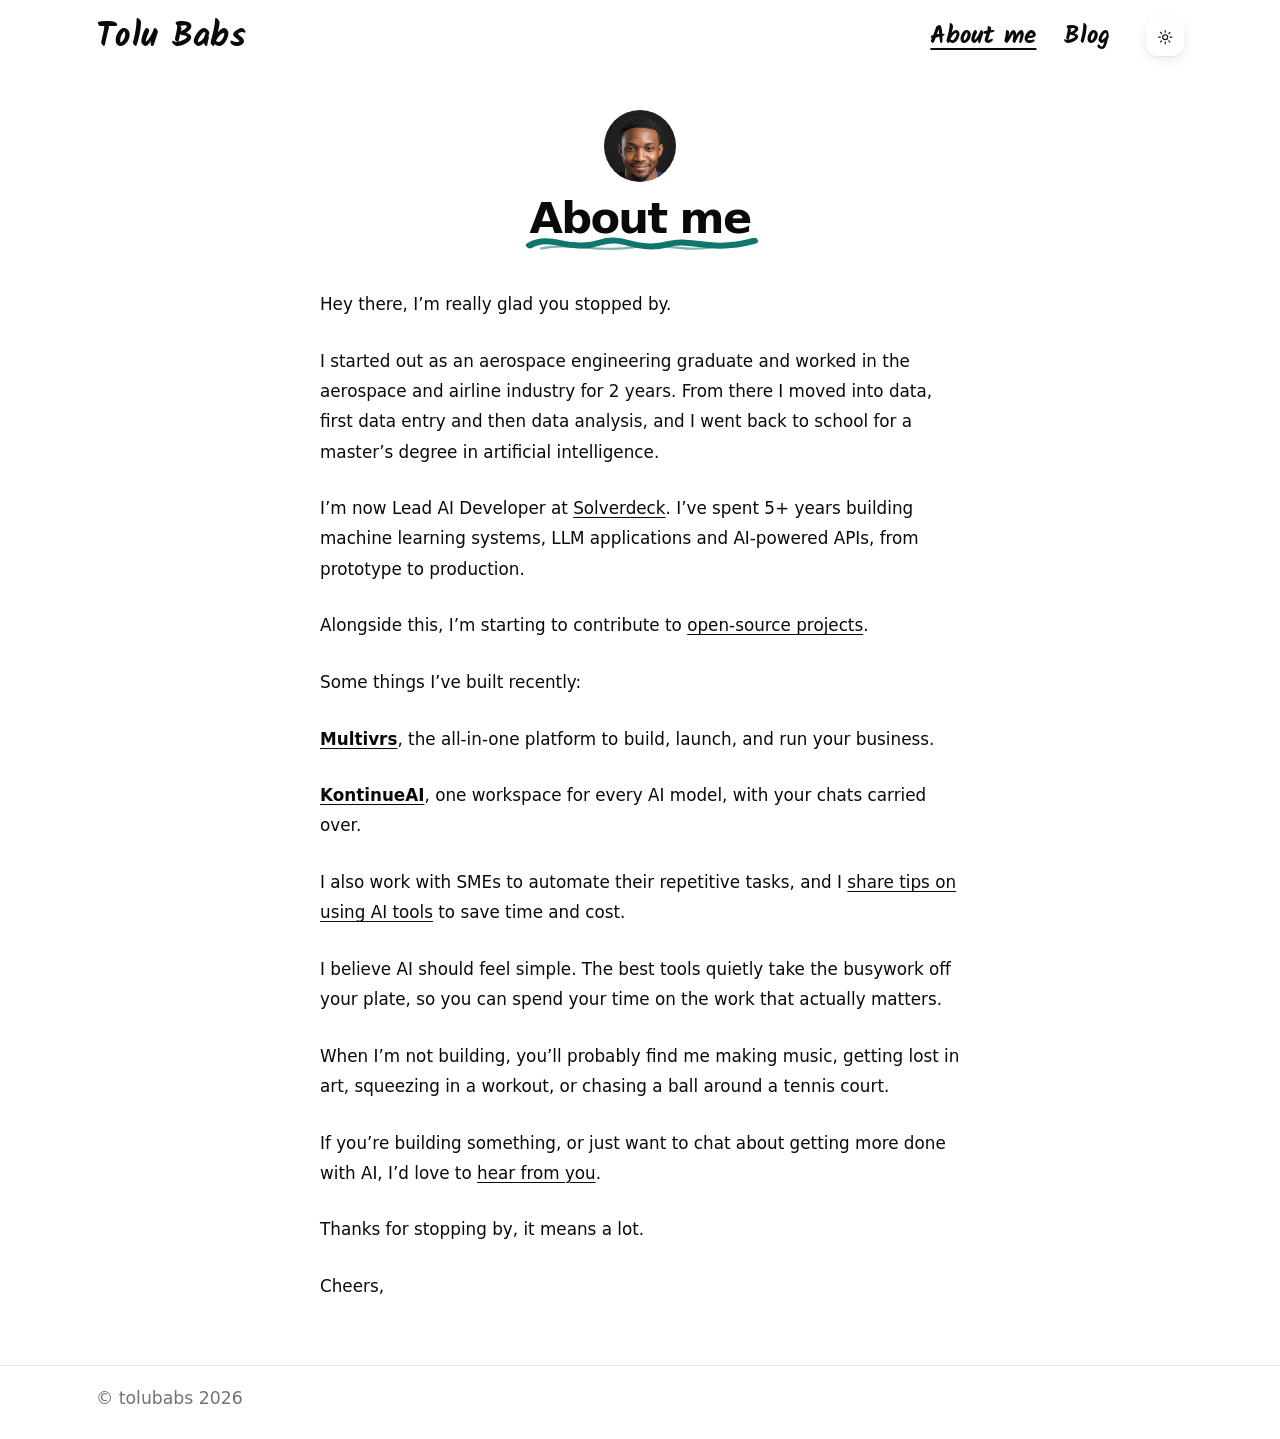
==== about/index.html @ 67654d2a "feat: warm the About greeting, hobbies and close The facts stay the same. The opening, the time outs" ====
<!DOCTYPE html>
<html lang="en-GB">
  <head>
    <meta charset="utf-8">
    <meta name="viewport" content="width=device-width, initial-scale=1">
    <title>About me — Tolu Babs</title>
    <meta name="description" content="About Tolu Babs, Lead AI Developer at Solverdeck. He writes about working with AI.">
    <meta name="author" content="Toluwase Babalola">
    <meta name="color-scheme" content="light dark">
    <meta name="theme-color" content="#ffffff" media="(prefers-color-scheme: light)">
    <meta name="theme-color" content="#0a0a0a" media="(prefers-color-scheme: dark)">
    <link rel="canonical" href="https://thbabs.github.io/about/">
    <link rel="icon" href="/favicon-32.png" type="image/png" sizes="32x32">
    <link rel="apple-touch-icon" href="/apple-touch-icon.png">
    <meta property="og:title" content="About me — Tolu Babs">
    <meta property="og:description" content="About Tolu Babs, Lead AI Developer at Solverdeck. He writes about working with AI.">
    <meta property="og:url" content="https://thbabs.github.io/about/">
    <meta property="og:type" content="profile">
    <meta property="og:locale" content="en_GB">
    <meta property="og:image" content="https://thbabs.github.io/og.png">
    <meta property="og:image:alt" content="Tolu Babs, techpreneur.">
    <meta name="twitter:card" content="summary_large_image">
    <meta name="twitter:title" content="About me — Tolu Babs">
    <meta name="twitter:description" content="About Tolu Babs, Lead AI Developer at Solverdeck. He writes about working with AI.">
    <meta name="twitter:image" content="https://thbabs.github.io/og.png">
    <script>
      (function () {
        try {
          var stored = localStorage.getItem("theme");
          var theme = stored === "light" || stored === "dark"
            ? stored
            : (window.matchMedia("(prefers-color-scheme: dark)").matches ? "dark" : "light");
          document.documentElement.setAttribute("data-theme", theme);
        } catch (error) {}
      })();
    </script>
    <link rel="stylesheet" href="/styles.css">
  </head>
  <body>
    <a class="skip-link" href="#content">Skip to content</a>
    <header class="site-header">
      <a class="brand" href="/">Tolu Babs</a>
      <div class="header-tools">
        <button type="button" class="menu-toggle" id="menu-toggle" aria-expanded="false" aria-controls="site-menu" aria-label="Open menu">
          <svg class="icon-open" viewBox="0 0 24 24" aria-hidden="true">
            <path fill="currentColor" d="M4 7h16v2H4V7zm0 4h16v2H4v-2zm0 4h16v2H4v-2z"/>
          </svg>
          <svg class="icon-close" viewBox="0 0 24 24" aria-hidden="true">
            <path fill="currentColor" d="M6.4 5 12 10.6 17.6 5 19 6.4 13.4 12 19 17.6 17.6 19 12 13.4 6.4 19 5 17.6 10.6 12 5 6.4z"/>
          </svg>
        </button>
        <nav id="site-menu" aria-label="Primary">
          <ul>
            <li><a href="/about/" aria-current="page">About me</a></li>
            <li><a href="/blog/">Blog</a></li>
          </ul>
        </nav>
        <button type="button" class="theme-toggle" id="theme-toggle" aria-label="Switch colour theme">
          <svg class="icon-sun" viewBox="0 0 24 24" fill="none" stroke="currentColor" stroke-width="1.5" stroke-linecap="round" aria-hidden="true">
            <circle cx="12" cy="12" r="3.25"/>
            <path d="M12 3.5v2.1M12 18.4v2.1M3.5 12h2.1M18.4 12h2.1M5.8 5.8l1.5 1.5M16.7 16.7l1.5 1.5M18.2 5.8l-1.5 1.5M7.3 16.7l-1.5 1.5"/>
          </svg>
          <svg class="icon-moon" viewBox="0 0 24 24" fill="none" stroke="currentColor" stroke-width="1.5" stroke-linecap="round" stroke-linejoin="round" aria-hidden="true">
            <path d="M20 14.2A7.2 7.2 0 0 1 9.8 4 6.2 6.2 0 1 0 20 14.2z"/>
          </svg>
        </button>
      </div>
    </header>
    <main id="content" class="about">
      <div class="about-head">
        <img class="avatar" src="/avatar.png" width="72" height="72" alt="Tolu Babs">
        <h1>
          <span class="mark">About me<svg class="swoosh" viewBox="0 0 240 36" preserveAspectRatio="none" aria-hidden="true"><path d="M6 22c22-16 40 10 72-4 24-10 36 14 70 2 22-8 40 12 86-4" fill="none" stroke="currentColor" stroke-width="8" stroke-linecap="round"/><path d="M18 26c30-8 58 6 96-2 28-6 46 8 78 0" fill="none" stroke="currentColor" stroke-width="3" stroke-linecap="round" opacity="0.55"/></svg></span>
        </h1>
      </div>
      <p>Hey there, I’m really glad you stopped by.</p>
      <p>I started out as an aerospace engineering graduate and worked in the aerospace and airline industry for 2 years. From there I moved into data, first data entry and then data analysis, and I went back to school for a master’s degree in artificial intelligence.</p>
      <p>I’m now Lead AI Developer at <a href="https://solverdeck.com">Solverdeck</a>. I’ve spent 5+ years building machine learning systems, LLM applications and AI-powered APIs, from prototype to production.</p>
      <p>Alongside this, I’m starting to contribute to <a href="https://github.com/search?q=author%3Athbabs+is%3Apr+-user%3Athbabs&amp;type=pullrequests">open-source projects</a>.</p>
      <p>Some things I’ve built recently:</p>
      <p><a href="https://multivrs.space/"><strong>Multivrs</strong></a>, the all-in-one platform to build, launch, and run your business.</p>
      <p><a href="https://kontinueai.com/"><strong>KontinueAI</strong></a>, one workspace for every AI model, with your chats carried over.</p>
      <p>I also work with SMEs to automate their repetitive tasks, and I <a href="https://tryworkwithai.substack.com/" target="_blank" rel="noopener">share tips on using AI tools</a> to save time and cost.</p>
      <p>I believe AI should feel simple. The best tools quietly take the busywork off your plate, so you can spend your time on the work that actually matters.</p>
      <p>When I’m not building, you’ll probably find me making music, getting lost in art, squeezing in a workout, or chasing a ball around a tennis court.</p>
      <p>If you’re building something, or just want to chat about getting more done with AI, I’d love to <a href="mailto:tolubabs@solverdeck.com">hear from you</a>.</p>
      <p>Thanks for stopping by, it means a lot.</p>
      <p>Cheers,</p>
    </main>
    <footer class="site-footer">
      <p>© tolubabs 2026</p>
    </footer>
    <script src="/site.js"></script>
    <script src="/theme.js"></script>
  </body>
</html>
---- styles.css ----
:root {
  /* Site name and menu. Also considered: "Caveat Brush", "Permanent Marker". */
  --script: "Kalam", "Segoe UI", cursive;
  --bg: #fff;
  --fg: #0a0a0a;
  --muted: #737373;
  --line: #e5e5e5;
  --soft: #f5f5f5;
  --link: #2563eb;
  /* Substack publication accent, from --color_theme_accent. */
  --accent: #0f766e;
  --swoosh: var(--accent);
  color-scheme: light;
}

@media (prefers-color-scheme: dark) {
  :root:not([data-theme]) {
    --bg: #0a0a0a;
    --fg: #fafafa;
    --muted: #a1a1a1;
    --line: #ffffff1a;
    --soft: #171717;
    --link: #60a5fa;
    --accent: #0f766e;
    --swoosh: #5eead4;
    color-scheme: dark;
  }
}

:root[data-theme="dark"] {
  --bg: #0a0a0a;
  --fg: #fafafa;
  --muted: #a1a1a1;
  --line: #ffffff1a;
  --soft: #171717;
  --link: #60a5fa;
  --accent: #0f766e;
  --swoosh: #5eead4;
  color-scheme: dark;
}

:root[data-theme="light"] {
  --bg: #fff;
  --fg: #0a0a0a;
  --muted: #737373;
  --line: #e5e5e5;
  --soft: #f5f5f5;
  --link: #2563eb;
  --accent: #0f766e;
  --swoosh: var(--accent);
  color-scheme: light;
}

@font-face {
  font-family: "Kalam";
  font-style: normal;
  font-weight: 700;
  font-display: swap;
  src: url("/fonts/kalam-700.woff2") format("woff2");
}

*,
*::before,
*::after {
  box-sizing: border-box;
}

html {
  scroll-padding-top: 5.5rem;
}

body {
  margin: 0;
  background: var(--bg);
  color: var(--fg);
  font-family: "Segoe UI", system-ui, -apple-system, sans-serif;
  font-size: 1.05rem;
  line-height: 1.55;
}

img {
  max-width: 100%;
  height: auto;
}

a {
  color: var(--fg);
  text-underline-offset: 0.18em;
}

a:not(.button):not(.skip-link):not(.socials a) {
  transition: color 0.15s ease;
}

a:not(.button):not(.skip-link):not(.socials a):hover,
a:not(.button):not(.skip-link):not(.socials a):focus-visible {
  color: var(--link);
}

a:hover {
  text-decoration-thickness: 2px;
}

:focus-visible {
  outline: 2px solid var(--fg);
  outline-offset: 3px;
}

.skip-link {
  position: absolute;
  left: 0.75rem;
  top: 0;
  transform: translateY(-120%);
  background: var(--fg);
  color: var(--bg);
  padding: 0.45rem 0.7rem;
  z-index: 20;
  text-decoration: none;
}

.skip-link:focus {
  transform: none;
  top: 0.5rem;
}

.site-header {
  position: sticky;
  top: 0;
  z-index: 5;
  display: flex;
  align-items: center;
  justify-content: space-between;
  gap: 0.75rem 1.25rem;
  width: min(68rem, calc(100% - 3rem));
  margin: 0 auto;
  padding: 1.15rem 0;
  background: color-mix(in srgb, var(--bg) 92%, transparent);
}

.brand,
nav a {
  font-family: var(--script);
  font-weight: 700;
}

.brand {
  letter-spacing: 0.01em;
  text-decoration: none;
  font-size: 2.15rem;
  line-height: 1;
  color: var(--fg);
}

.header-tools {
  display: flex;
  align-items: center;
  gap: 2.25rem;
  margin-left: auto;
}

.menu-toggle {
  display: none;
  width: 2.4rem;
  height: 2.4rem;
  border-radius: 999px;
  border: 1px solid var(--line);
  background: var(--bg);
  color: var(--fg);
  place-items: center;
  cursor: pointer;
  padding: 0;
}

.menu-toggle svg {
  width: 1.2rem;
  height: 1.2rem;
}

.menu-toggle .icon-close {
  display: none;
}

.menu-toggle[aria-expanded="true"] .icon-open {
  display: none;
}

.menu-toggle[aria-expanded="true"] .icon-close {
  display: block;
}

nav ul {
  display: flex;
  gap: 1.75rem;
  list-style: none;
  margin: 0;
  padding: 0;
}

nav a {
  text-decoration: none;
  color: var(--fg);
  font-size: 1.55rem;
  line-height: 1;
}

nav a[aria-current="page"] {
  color: var(--fg);
  text-decoration: underline;
  text-decoration-thickness: 1.5px;
  text-underline-offset: 0.22em;
}

.theme-toggle {
  width: 2.35rem;
  height: 2.35rem;
  border: 0;
  border-radius: 0.7rem;
  background: #fff;
  color: #0a0a0a;
  box-shadow: 0 1px 2px rgba(10, 10, 10, 0.06), 0 4px 12px rgba(10, 10, 10, 0.08);
  display: grid;
  place-items: center;
  cursor: pointer;
  padding: 0;
}

:root[data-theme="dark"] .theme-toggle {
  background: #171717;
  color: #fafafa;
  box-shadow: 0 1px 2px rgba(0, 0, 0, 0.4), 0 4px 14px rgba(0, 0, 0, 0.35);
}

.theme-toggle svg {
  width: 1.15rem;
  height: 1.15rem;
}

.icon-sun,
.icon-moon {
  display: none;
}

:root[data-theme="light"] .icon-sun,
:root:not([data-theme]) .icon-sun {
  display: block;
}

:root[data-theme="dark"] .icon-moon {
  display: block;
}

@media (prefers-color-scheme: dark) {
  :root:not([data-theme]) .theme-toggle {
    background: #171717;
    color: #fafafa;
    box-shadow: 0 1px 2px rgba(0, 0, 0, 0.4), 0 4px 14px rgba(0, 0, 0, 0.35);
  }

  :root:not([data-theme]) .icon-sun {
    display: none;
  }

  :root:not([data-theme]) .icon-moon {
    display: block;
  }
}

main {
  width: min(40rem, calc(100% - 3rem));
  margin: 0 auto;
  padding: 2.25rem 0 4rem;
  animation: rise 0.45s ease both;
}

main.home,
main.page {
  width: min(68rem, calc(100% - 3rem));
}

main.home {
  display: grid;
  grid-template-columns: minmax(16rem, 22rem) minmax(0, 1fr);
  column-gap: 4.5rem;
  align-items: start;
}

main.page > * {
  max-width: 40rem;
}

@keyframes rise {
  from {
    opacity: 0;
    transform: translateY(8px);
  }

  to {
    opacity: 1;
    transform: none;
  }
}

h1 {
  margin: 0 0 0.45rem;
  font-size: clamp(2rem, 6vw, 2.7rem);
  line-height: 1.05;
  letter-spacing: -0.04em;
  font-weight: 700;
}

h2 {
  margin: 2.25rem 0 0.75rem;
  font-size: 0.78rem;
  letter-spacing: 0.14em;
  text-transform: uppercase;
  color: var(--muted);
  font-weight: 700;
}

.lede {
  margin: 0;
  font-size: 1.12rem;
}

.profile h1 {
  margin: 1rem 0 0.35rem;
  font-size: 1.05rem;
  font-weight: 400;
  letter-spacing: 0;
  line-height: 1.5;
}

.profile p {
  margin: 0;
  color: var(--muted);
}

.profile p a {
  color: var(--fg);
  text-decoration: underline;
  text-underline-offset: 0.18em;
}

.profile h2 {
  margin-top: 1.5rem;
}

.home-main > section:first-child h2 {
  margin-top: 0.15rem;
}

.avatar {
  width: 7rem;
  height: 7rem;
  border-radius: 50%;
  object-fit: cover;
  flex: none;
}

main.about {
  width: min(40rem, calc(100% - 3rem));
  line-height: 1.8;
}

main.about p {
  margin: 0 0 1.65rem;
}

main.about p:last-child {
  margin-bottom: 0;
}

.about-head {
  display: flex;
  flex-direction: column;
  align-items: center;
  gap: 0.85rem;
  margin-bottom: 2.4rem;
  text-align: center;
}

.about-head .avatar {
  width: 4.5rem;
  height: 4.5rem;
}

.about-head h1 {
  margin: 0;
}

.mark {
  position: relative;
  display: inline-block;
  padding-bottom: 0.22em;
}

.swoosh {
  position: absolute;
  left: -0.12em;
  width: calc(100% + 0.35em);
  height: 0.62em;
  bottom: -0.12em;
  color: var(--swoosh);
  overflow: visible;
  pointer-events: none;
}

.socials {
  display: flex;
  flex-wrap: wrap;
  gap: 0.15rem;
  list-style: none;
  margin: 0.15rem 0 0;
  padding: 0;
}

.socials a {
  display: grid;
  place-items: center;
  width: 2.75rem;
  height: 2.75rem;
  text-decoration: none;
  color: var(--fg);
  border-radius: 999px;
}

.socials img,
.icon-mail {
  width: 1.35rem;
  height: 1.35rem;
}

:root[data-theme="dark"] .icon-x,
:root[data-theme="dark"] .icon-github {
  filter: invert(1);
}

.newsletter p {
  margin: 0;
  color: var(--muted);
}

.newsletter-form {
  display: flex;
  align-items: center;
  gap: 0.6rem;
  margin-top: 0.85rem;
}

.newsletter-form input {
  flex: 1;
  min-width: 0;
  font: inherit;
  color: var(--fg);
  background: var(--bg);
  border: 1px solid color-mix(in srgb, var(--fg) 28%, transparent);
  border-radius: 999px;
  padding: 0.55rem 0.95rem;
}

.newsletter-form input::placeholder {
  color: var(--muted);
}

.newsletter-form .button {
  margin-top: 0;
  cursor: pointer;
  font: inherit;
  font-weight: 700;
}

.sr-only {
  position: absolute;
  width: 1px;
  height: 1px;
  padding: 0;
  margin: -1px;
  overflow: hidden;
  clip: rect(0, 0, 0, 0);
  white-space: nowrap;
  border: 0;
}

.actions {
  display: flex;
  flex-wrap: wrap;
  gap: 0.6rem;
  margin-top: 1.35rem;
}

.button {
  display: inline-block;
  margin-top: 1.35rem;
  background: var(--fg);
  color: var(--bg);
  text-decoration: none;
  font-weight: 700;
  border-radius: 999px;
  border: 1px solid var(--fg);
  padding: 0.55rem 1.05rem;
  transition: transform 0.18s ease;
}

.actions .button {
  margin-top: 0;
}

.button-secondary {
  background: transparent;
  color: var(--fg);
}

.button:hover {
  transform: translateY(-2px);
  text-decoration: none;
}

.products {
  list-style: none;
  margin: 0;
  padding: 0;
}

.product {
  display: grid;
  grid-template-columns: 2.75rem 1fr;
  gap: 0.85rem;
  align-items: start;
  padding: 0.95rem 0;
  border-top: 1px solid var(--line);
  transition: transform 0.18s ease;
}

.product:last-child {
  border-bottom: 1px solid var(--line);
}

.latest .product {
  grid-template-columns: 1fr;
}

.product-plain > div {
  grid-column: 2;
}

.product:hover {
  transform: translateY(-2px);
}

.product h3 {
  margin: 0;
  font-size: 1.12rem;
  letter-spacing: -0.02em;
}

.product h3 a {
  color: inherit;
}

.product p {
  margin: 0.25rem 0 0;
  color: var(--muted);
}

.product p + p {
  margin-top: 0.55rem;
}

.logo {
  width: 2.75rem;
  height: 2.75rem;
  border-radius: 0.65rem;
  object-fit: cover;
  background: #fff;
}

.links {
  margin: 1rem 0 0;
  padding-left: 1.1rem;
}

.links li + li {
  margin-top: 0.35rem;
}

.posts {
  list-style: none;
  margin: 0;
  padding: 0;
}

.posts li {
  padding: 0.95rem 0;
}

.posts li + li {
  border-top: 1px solid var(--line);
}

.posts h3 {
  margin: 0.1rem 0 0.2rem;
  font-size: 1.05rem;
  letter-spacing: -0.02em;
}

.posts p {
  margin: 0;
  color: var(--muted);
}

.meta {
  color: var(--muted);
  font-size: 0.92rem;
}

.site-footer {
  border-top: 1px solid var(--line);
  padding: 1.15rem 0 1.75rem;
}

.site-footer p {
  width: min(68rem, calc(100% - 3rem));
  margin: 0 auto;
  color: var(--muted);
  font-size: 1.08rem;
}

@media (max-width: 52rem) {
  main.home {
    grid-template-columns: 1fr;
    row-gap: 2.25rem;
  }
}

@media (max-width: 40rem) {
  .brand {
    font-size: 1.85rem;
  }

  .menu-toggle {
    display: grid;
  }

  .header-tools {
    gap: 0.55rem;
  }

  #site-menu {
    display: none;
    position: absolute;
    top: 100%;
    left: 0;
    right: 0;
    background: var(--bg);
    border-bottom: 1px solid var(--line);
    padding: 0.35rem 0 1rem;
  }

  #site-menu.is-open {
    display: block;
  }

  #site-menu ul {
    flex-direction: column;
    align-items: flex-start;
    gap: 0.85rem;
  }

  #site-menu a {
    font-size: 1.15rem;
  }

  .newsletter-form {
    flex-direction: column;
    align-items: stretch;
  }
}

@media (prefers-reduced-motion: reduce) {
  *,
  *::before,
  *::after {
    animation: none !important;
    transition: none !important;
  }
}

@media (forced-colors: active) {
  .button,
  .theme-toggle {
    border: 1px solid ButtonText;
  }
}
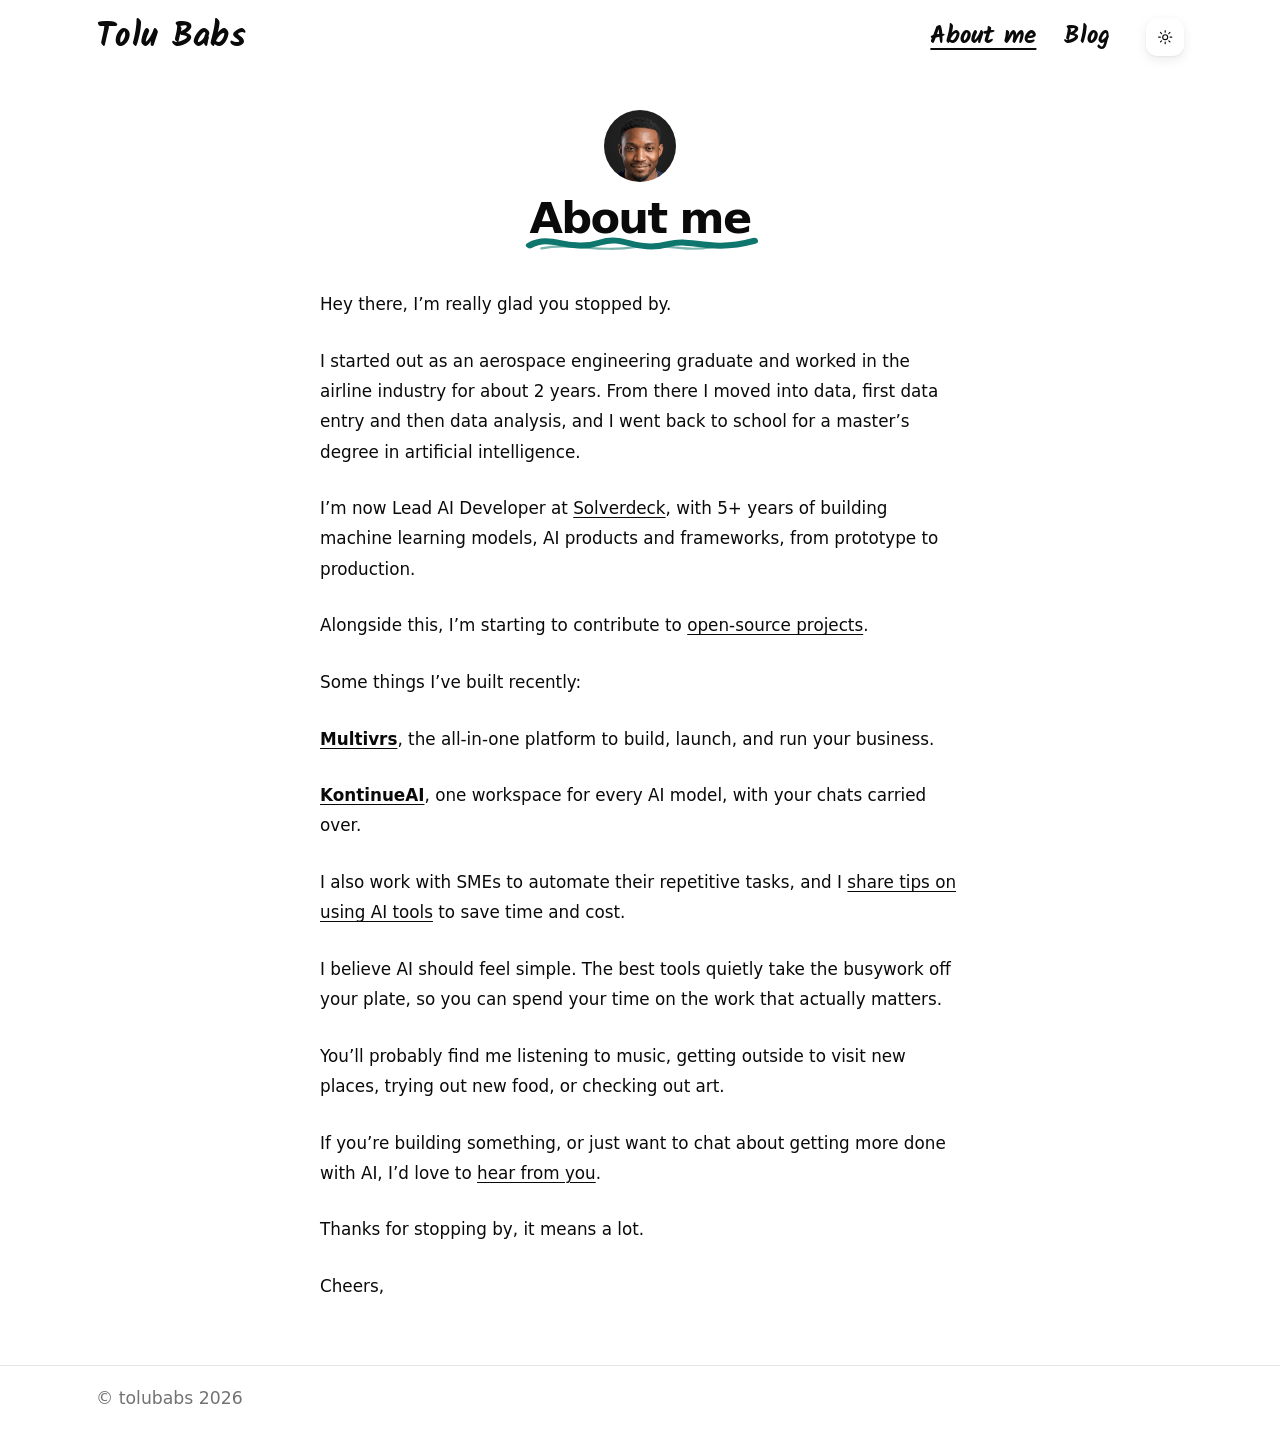
==== commit fff78a83: "feat: shorten three lines on About The airline sentence drops the extra aerospace, Solverdeck and th" ====
--- a/about/index.html
+++ b/about/index.html
@@ -74,15 +74,15 @@
         </h1>
       </div>
       <p>Hey there, I’m really glad you stopped by.</p>
-      <p>I started out as an aerospace engineering graduate and worked in the aerospace and airline industry for 2 years. From there I moved into data, first data entry and then data analysis, and I went back to school for a master’s degree in artificial intelligence.</p>
-      <p>I’m now Lead AI Developer at <a href="https://solverdeck.com">Solverdeck</a>. I’ve spent 5+ years building machine learning systems, LLM applications and AI-powered APIs, from prototype to production.</p>
+      <p>I started out as an aerospace engineering graduate and worked in the airline industry for about 2 years. From there I moved into data, first data entry and then data analysis, and I went back to school for a master’s degree in artificial intelligence.</p>
+      <p>I’m now Lead AI Developer at <a href="https://solverdeck.com">Solverdeck</a>, with 5+ years of building machine learning models, AI products and frameworks, from prototype to production.</p>
       <p>Alongside this, I’m starting to contribute to <a href="https://github.com/search?q=author%3Athbabs+is%3Apr+-user%3Athbabs&amp;type=pullrequests">open-source projects</a>.</p>
       <p>Some things I’ve built recently:</p>
       <p><a href="https://multivrs.space/"><strong>Multivrs</strong></a>, the all-in-one platform to build, launch, and run your business.</p>
       <p><a href="https://kontinueai.com/"><strong>KontinueAI</strong></a>, one workspace for every AI model, with your chats carried over.</p>
       <p>I also work with SMEs to automate their repetitive tasks, and I <a href="https://tryworkwithai.substack.com/" target="_blank" rel="noopener">share tips on using AI tools</a> to save time and cost.</p>
       <p>I believe AI should feel simple. The best tools quietly take the busywork off your plate, so you can spend your time on the work that actually matters.</p>
-      <p>When I’m not building, you’ll probably find me making music, getting lost in art, squeezing in a workout, or chasing a ball around a tennis court.</p>
+      <p>You’ll probably find me listening to music, getting outside to visit new places, trying out new food, or checking out art.</p>
       <p>If you’re building something, or just want to chat about getting more done with AI, I’d love to <a href="mailto:tolubabs@solverdeck.com">hear from you</a>.</p>
       <p>Thanks for stopping by, it means a lot.</p>
       <p>Cheers,</p>
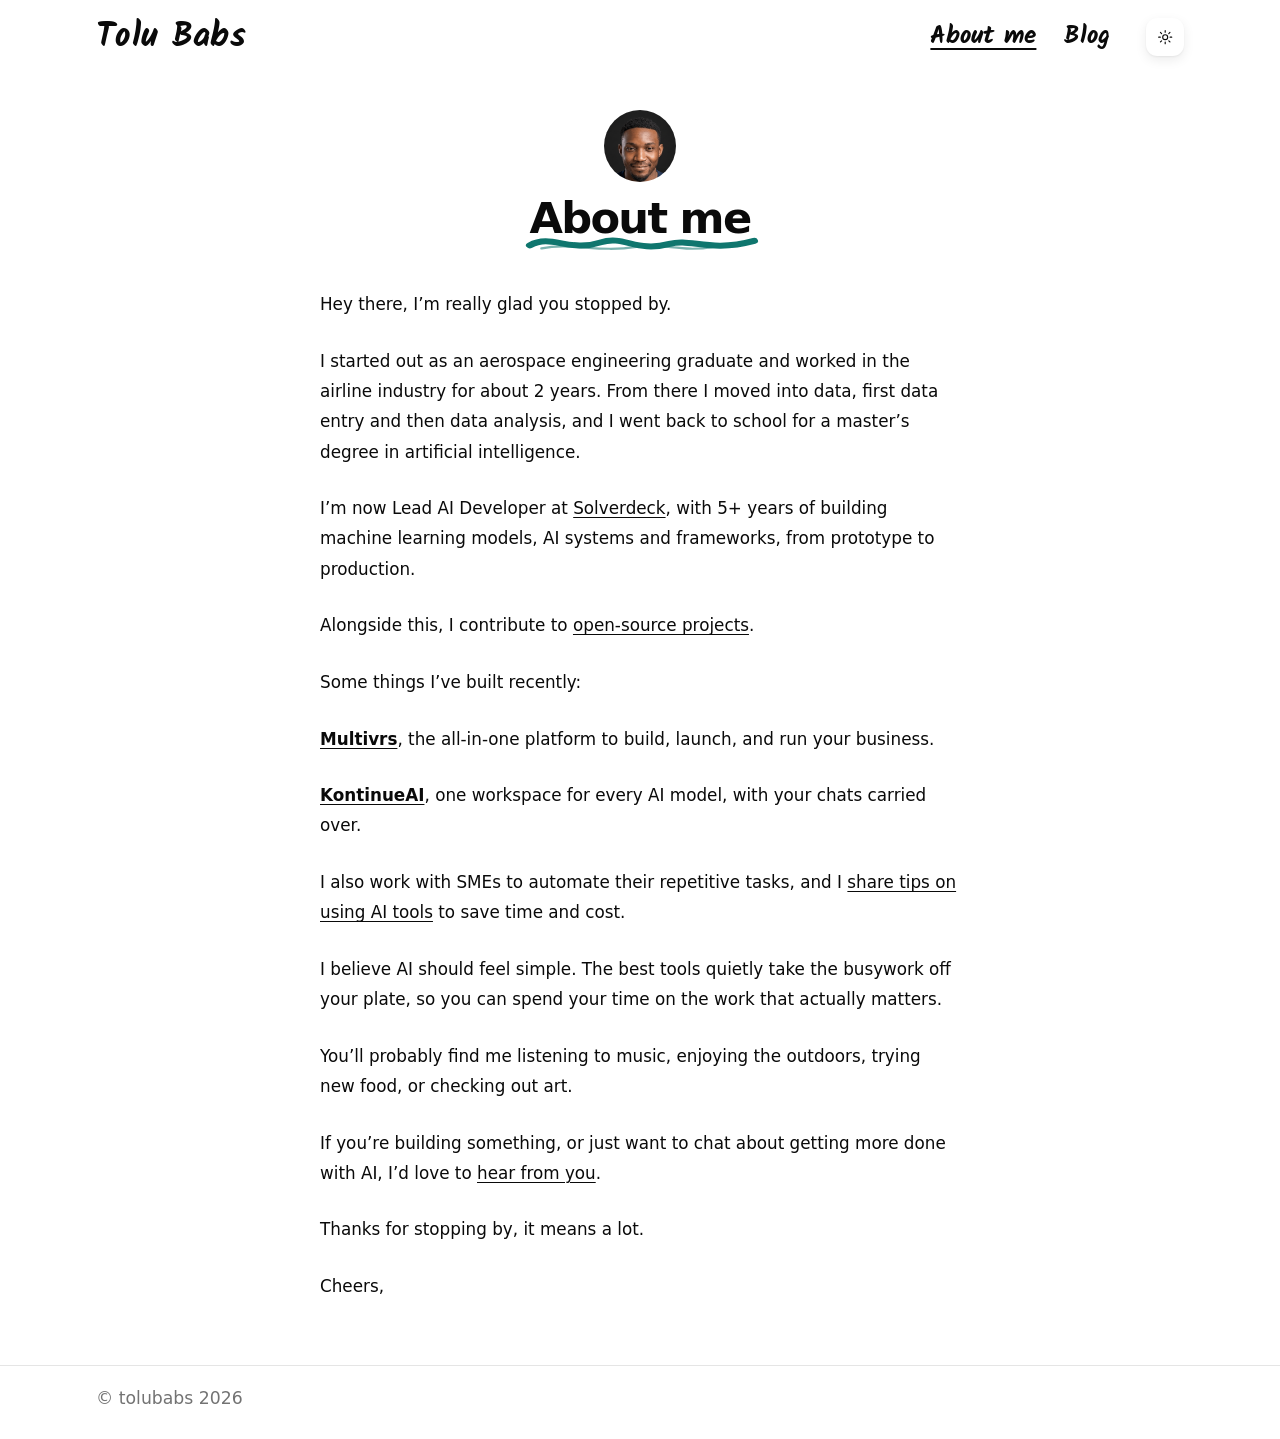
==== commit 66328226: "feat: adjust three About sentences The Solverdeck line says AI systems, the hobbies line is shorter," ====
--- a/about/index.html
+++ b/about/index.html
@@ -75,14 +75,14 @@
       </div>
       <p>Hey there, I’m really glad you stopped by.</p>
       <p>I started out as an aerospace engineering graduate and worked in the airline industry for about 2 years. From there I moved into data, first data entry and then data analysis, and I went back to school for a master’s degree in artificial intelligence.</p>
-      <p>I’m now Lead AI Developer at <a href="https://solverdeck.com">Solverdeck</a>, with 5+ years of building machine learning models, AI products and frameworks, from prototype to production.</p>
-      <p>Alongside this, I’m starting to contribute to <a href="https://github.com/search?q=author%3Athbabs+is%3Apr+-user%3Athbabs&amp;type=pullrequests">open-source projects</a>.</p>
+      <p>I’m now Lead AI Developer at <a href="https://solverdeck.com">Solverdeck</a>, with 5+ years of building machine learning models, AI systems and frameworks, from prototype to production.</p>
+      <p>Alongside this, I contribute to <a href="https://github.com/search?q=author%3Athbabs+is%3Apr+-user%3Athbabs&amp;type=pullrequests">open-source projects</a>.</p>
       <p>Some things I’ve built recently:</p>
       <p><a href="https://multivrs.space/"><strong>Multivrs</strong></a>, the all-in-one platform to build, launch, and run your business.</p>
       <p><a href="https://kontinueai.com/"><strong>KontinueAI</strong></a>, one workspace for every AI model, with your chats carried over.</p>
       <p>I also work with SMEs to automate their repetitive tasks, and I <a href="https://tryworkwithai.substack.com/" target="_blank" rel="noopener">share tips on using AI tools</a> to save time and cost.</p>
       <p>I believe AI should feel simple. The best tools quietly take the busywork off your plate, so you can spend your time on the work that actually matters.</p>
-      <p>You’ll probably find me listening to music, getting outside to visit new places, trying out new food, or checking out art.</p>
+      <p>You’ll probably find me listening to music, enjoying the outdoors, trying new food, or checking out art.</p>
       <p>If you’re building something, or just want to chat about getting more done with AI, I’d love to <a href="mailto:tolubabs@solverdeck.com">hear from you</a>.</p>
       <p>Thanks for stopping by, it means a lot.</p>
       <p>Cheers,</p>
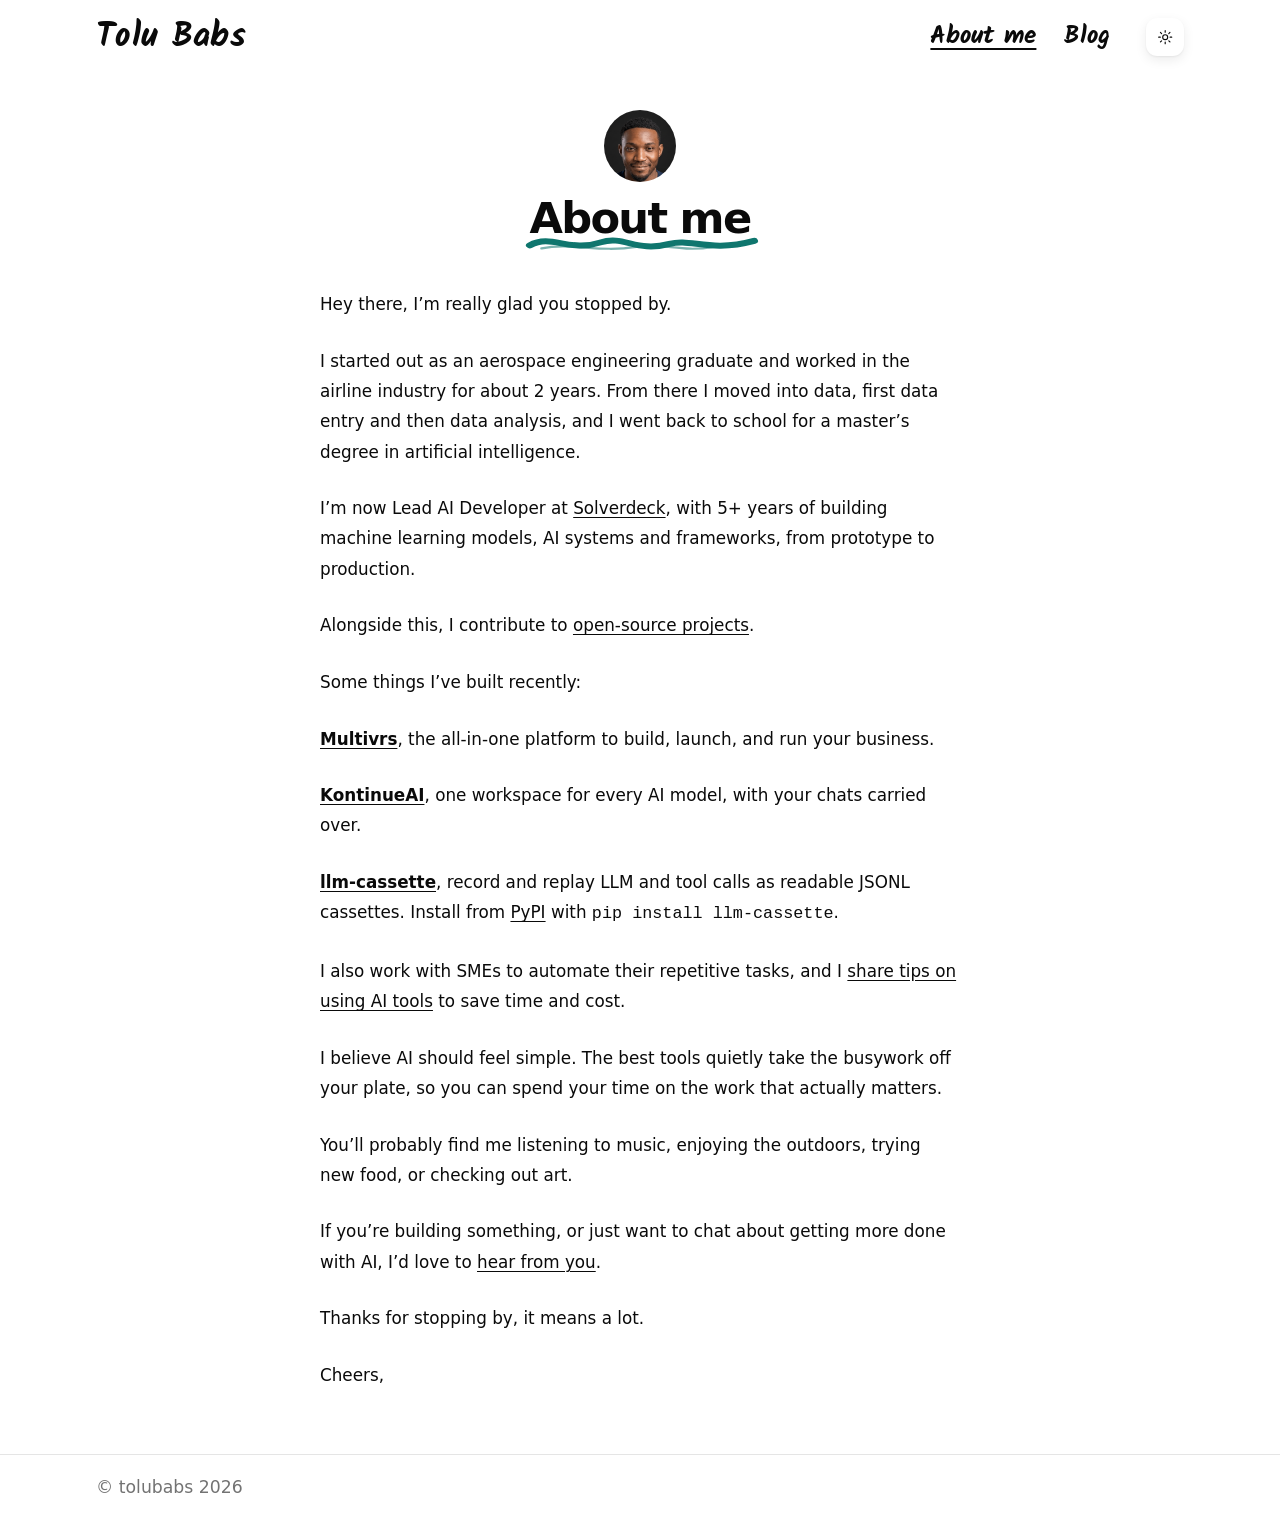
==== commit 1e64dfd9: "feat: add llm-cassette to projects Co-authored-by: Tolu Babs <thbabs@users.noreply.github.com>" ====
--- a/about/index.html
+++ b/about/index.html
@@ -3,26 +3,20 @@
   <head>
     <meta charset="utf-8">
     <meta name="viewport" content="width=device-width, initial-scale=1">
-    <title>About me — Tolu Babs</title>
-    <meta name="description" content="About Tolu Babs, Lead AI Developer at Solverdeck. He writes about working with AI.">
+    <title>About me · Tolu Babs</title>
     <meta name="author" content="Toluwase Babalola">
     <meta name="color-scheme" content="light dark">
     <meta name="theme-color" content="#ffffff" media="(prefers-color-scheme: light)">
     <meta name="theme-color" content="#0a0a0a" media="(prefers-color-scheme: dark)">
-    <link rel="canonical" href="https://thbabs.github.io/about/">
+    <link rel="canonical" href="https://thbabs.com/about/">
+    <link rel="icon" href="/favicon.svg" type="image/svg+xml">
     <link rel="icon" href="/favicon-32.png" type="image/png" sizes="32x32">
     <link rel="apple-touch-icon" href="/apple-touch-icon.png">
-    <meta property="og:title" content="About me — Tolu Babs">
-    <meta property="og:description" content="About Tolu Babs, Lead AI Developer at Solverdeck. He writes about working with AI.">
-    <meta property="og:url" content="https://thbabs.github.io/about/">
+    <meta property="og:title" content="About me · Tolu Babs">
+    <meta property="og:url" content="https://thbabs.com/about/">
     <meta property="og:type" content="profile">
     <meta property="og:locale" content="en_GB">
-    <meta property="og:image" content="https://thbabs.github.io/og.png">
-    <meta property="og:image:alt" content="Tolu Babs, techpreneur.">
-    <meta name="twitter:card" content="summary_large_image">
-    <meta name="twitter:title" content="About me — Tolu Babs">
-    <meta name="twitter:description" content="About Tolu Babs, Lead AI Developer at Solverdeck. He writes about working with AI.">
-    <meta name="twitter:image" content="https://thbabs.github.io/og.png">
+    <meta name="twitter:title" content="About me · Tolu Babs">
     <script>
       (function () {
         try {
@@ -80,6 +74,7 @@
       <p>Some things I’ve built recently:</p>
       <p><a href="https://multivrs.space/"><strong>Multivrs</strong></a>, the all-in-one platform to build, launch, and run your business.</p>
       <p><a href="https://kontinueai.com/"><strong>KontinueAI</strong></a>, one workspace for every AI model, with your chats carried over.</p>
+      <p><a href="https://github.com/thbabs/llm-cassette"><strong>llm-cassette</strong></a>, record and replay LLM and tool calls as readable JSONL cassettes. Install from <a href="https://pypi.org/project/llm-cassette/">PyPI</a> with <code>pip install llm-cassette</code>.</p>
       <p>I also work with SMEs to automate their repetitive tasks, and I <a href="https://tryworkwithai.substack.com/" target="_blank" rel="noopener">share tips on using AI tools</a> to save time and cost.</p>
       <p>I believe AI should feel simple. The best tools quietly take the busywork off your plate, so you can spend your time on the work that actually matters.</p>
       <p>You’ll probably find me listening to music, enjoying the outdoors, trying new food, or checking out art.</p>
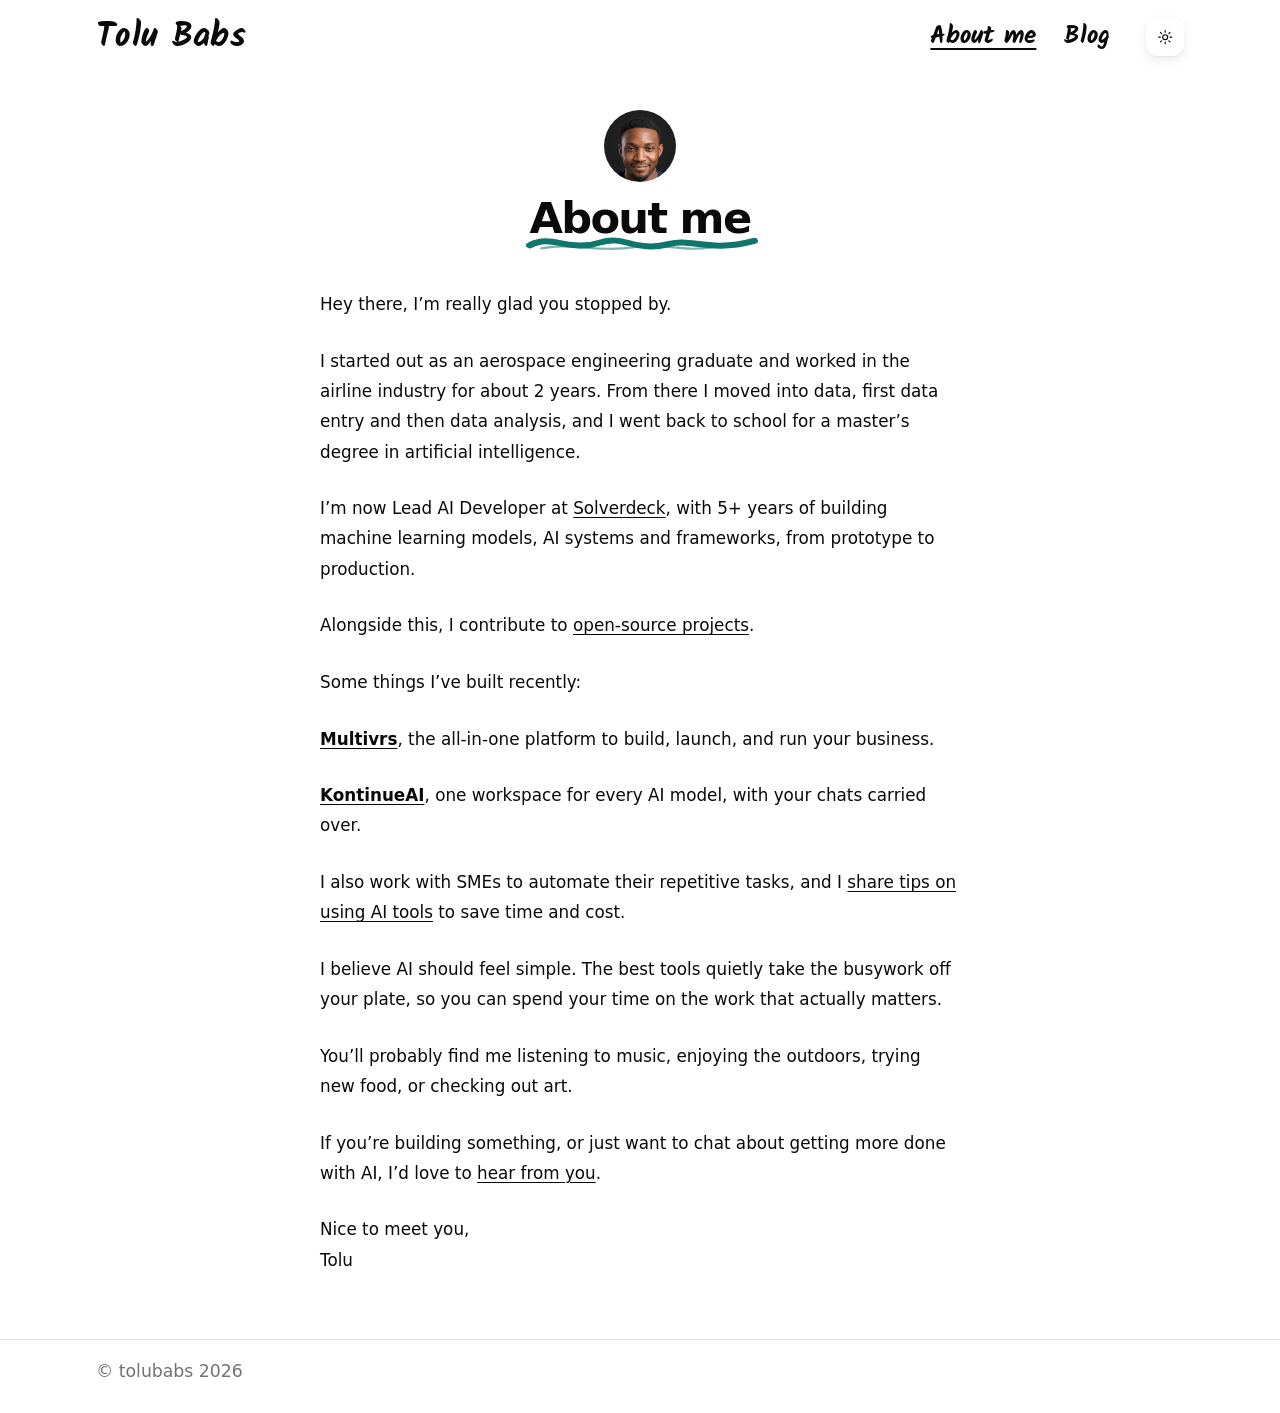
==== commit 1a0b39a8: "content: update about sign-off" ====
--- a/about/index.html
+++ b/about/index.html
@@ -74,13 +74,11 @@
       <p>Some things I’ve built recently:</p>
       <p><a href="https://multivrs.space/"><strong>Multivrs</strong></a>, the all-in-one platform to build, launch, and run your business.</p>
       <p><a href="https://kontinueai.com/"><strong>KontinueAI</strong></a>, one workspace for every AI model, with your chats carried over.</p>
-      <p><a href="https://github.com/thbabs/llm-cassette"><strong>llm-cassette</strong></a>, record and replay LLM and tool calls as readable JSONL cassettes. Install from <a href="https://pypi.org/project/llm-cassette/">PyPI</a> with <code>pip install llm-cassette</code>.</p>
       <p>I also work with SMEs to automate their repetitive tasks, and I <a href="https://tryworkwithai.substack.com/" target="_blank" rel="noopener">share tips on using AI tools</a> to save time and cost.</p>
       <p>I believe AI should feel simple. The best tools quietly take the busywork off your plate, so you can spend your time on the work that actually matters.</p>
       <p>You’ll probably find me listening to music, enjoying the outdoors, trying new food, or checking out art.</p>
       <p>If you’re building something, or just want to chat about getting more done with AI, I’d love to <a href="mailto:tolubabs@solverdeck.com">hear from you</a>.</p>
-      <p>Thanks for stopping by, it means a lot.</p>
-      <p>Cheers,</p>
+      <p>Nice to meet you,<br>Tolu</p>
     </main>
     <footer class="site-footer">
       <p>© tolubabs 2026</p>
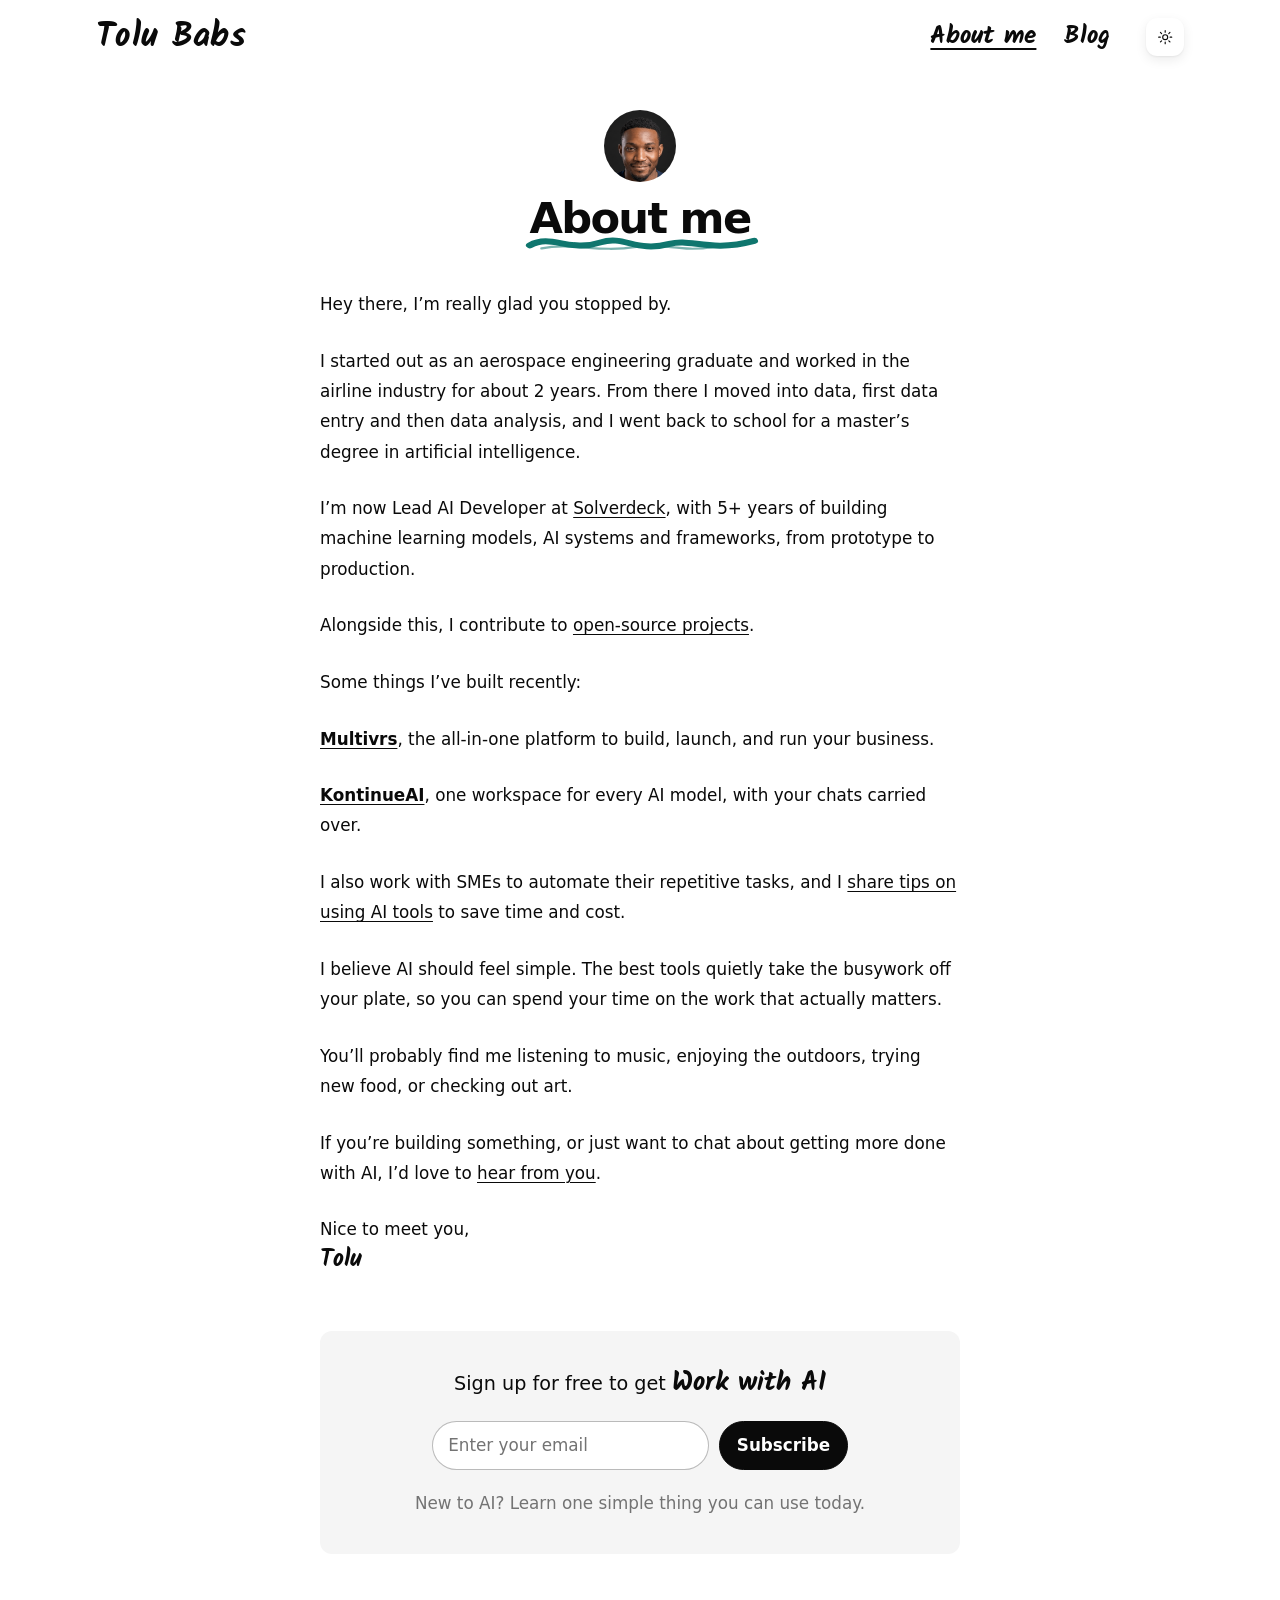
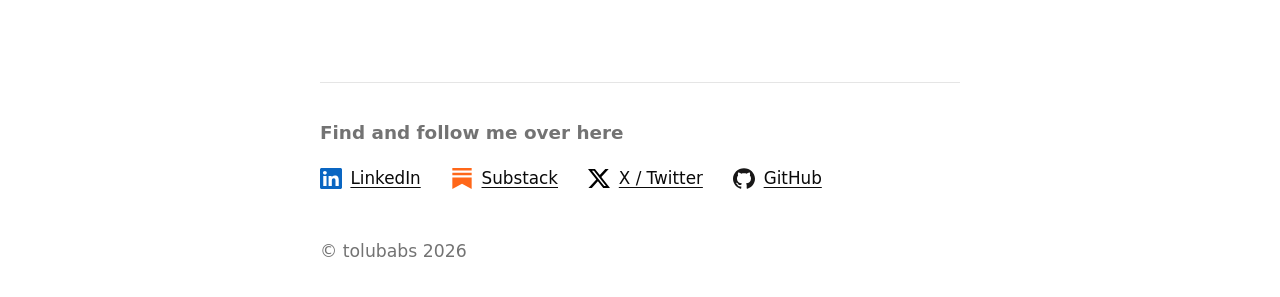
==== commit 7ccde602: "content: add subscribe card and social footer to about page" ====
--- a/about/index.html
+++ b/about/index.html
@@ -78,9 +78,47 @@
       <p>I believe AI should feel simple. The best tools quietly take the busywork off your plate, so you can spend your time on the work that actually matters.</p>
       <p>You’ll probably find me listening to music, enjoying the outdoors, trying new food, or checking out art.</p>
       <p>If you’re building something, or just want to chat about getting more done with AI, I’d love to <a href="mailto:tolubabs@solverdeck.com">hear from you</a>.</p>
-      <p>Nice to meet you,<br>Tolu</p>
+      <p class="signoff">Nice to meet you,<br><span class="signoff-name">Tolu</span></p>
+      <section class="about-subscribe" aria-labelledby="about-subscribe-heading">
+        <h2 id="about-subscribe-heading">Sign up for free to get <span class="subscribe-brand">Work with AI</span></h2>
+        <form class="newsletter-form" action="https://tryworkwithai.substack.com/subscribe" method="get" target="_blank" rel="noopener noreferrer">
+          <label class="sr-only" for="about-newsletter-email">Email</label>
+          <input id="about-newsletter-email" name="email" type="email" required autocomplete="email" inputmode="email" placeholder="Enter your email">
+          <button class="button" type="submit">Subscribe</button>
+        </form>
+        <p>New to AI? Learn one simple thing you can use today.</p>
+      </section>
     </main>
-    <footer class="site-footer">
+    <footer class="site-footer about-footer">
+      <section class="follow" aria-labelledby="follow-heading">
+        <h2 id="follow-heading">Find and follow me over here</h2>
+        <ul class="follow-links">
+          <li>
+            <a rel="me noopener noreferrer" href="https://www.linkedin.com/in/toluwasebabalola" target="_blank">
+              <img src="/assets/icons/linkedin.svg" width="22" height="22" alt="">
+              <span>LinkedIn</span>
+            </a>
+          </li>
+          <li>
+            <a rel="me noopener noreferrer" href="https://tryworkwithai.substack.com/" target="_blank">
+              <img src="/assets/icons/substack.svg" width="22" height="22" alt="">
+              <span>Substack</span>
+            </a>
+          </li>
+          <li>
+            <a rel="me noopener noreferrer" href="https://x.com/iamtolux" target="_blank">
+              <img class="icon-x" src="/assets/icons/x.svg" width="22" height="22" alt="">
+              <span>X / Twitter</span>
+            </a>
+          </li>
+          <li>
+            <a rel="me noopener noreferrer" href="https://github.com/thbabs" target="_blank">
+              <img class="icon-github" src="/assets/icons/github.svg" width="22" height="22" alt="">
+              <span>GitHub</span>
+            </a>
+          </li>
+        </ul>
+      </section>
       <p>© tolubabs 2026</p>
     </footer>
     <script src="/site.js"></script>
--- a/styles.css
+++ b/styles.css
@@ -370,6 +370,49 @@
   margin-bottom: 0;
 }
 
+.signoff-name {
+  display: inline-block;
+  font-family: var(--script);
+  font-weight: 700;
+  font-size: 1.5rem;
+  line-height: 1.15;
+}
+
+.about-subscribe {
+  margin: 3.5rem 0 0;
+  padding: 2.25rem 2rem;
+  background: var(--soft);
+  border-radius: 0.75rem;
+  text-align: center;
+}
+
+.about-subscribe h2 {
+  margin: 0;
+  font-size: 1.2rem;
+  font-weight: 400;
+  letter-spacing: 0;
+  text-transform: none;
+  color: var(--fg);
+}
+
+.subscribe-brand {
+  font-family: var(--script);
+  font-weight: 700;
+  font-size: 1.7rem;
+  line-height: 1;
+}
+
+.about-subscribe .newsletter-form {
+  max-width: 26rem;
+  margin: 1.2rem auto 0;
+}
+
+main.about .about-subscribe p {
+  max-width: 30rem;
+  margin: 1.1rem auto 0;
+  color: var(--muted);
+}
+
 .about-head {
   display: flex;
   flex-direction: column;
@@ -625,6 +668,49 @@
   font-size: 1.08rem;
 }
 
+.about-footer {
+  width: min(40rem, calc(100% - 3rem));
+  margin: 4rem auto 0;
+  padding: 2.25rem 0 2rem;
+}
+
+.follow h2 {
+  margin: 0;
+  font-size: 1.15rem;
+  font-weight: 700;
+  letter-spacing: 0;
+  text-transform: none;
+  color: var(--muted);
+}
+
+.follow-links {
+  display: flex;
+  flex-wrap: wrap;
+  gap: 0.9rem 1.9rem;
+  list-style: none;
+  margin: 1.1rem 0 2.6rem;
+  padding: 0;
+}
+
+.follow-links a {
+  display: inline-flex;
+  align-items: center;
+  gap: 0.55rem;
+  color: var(--fg);
+  text-decoration: underline;
+  text-underline-offset: 0.2em;
+}
+
+.follow-links img {
+  width: 1.35rem;
+  height: 1.35rem;
+}
+
+.site-footer.about-footer p {
+  width: auto;
+  margin: 0;
+}
+
 @media (max-width: 52rem) {
   main.home {
     grid-template-columns: 1fr;
